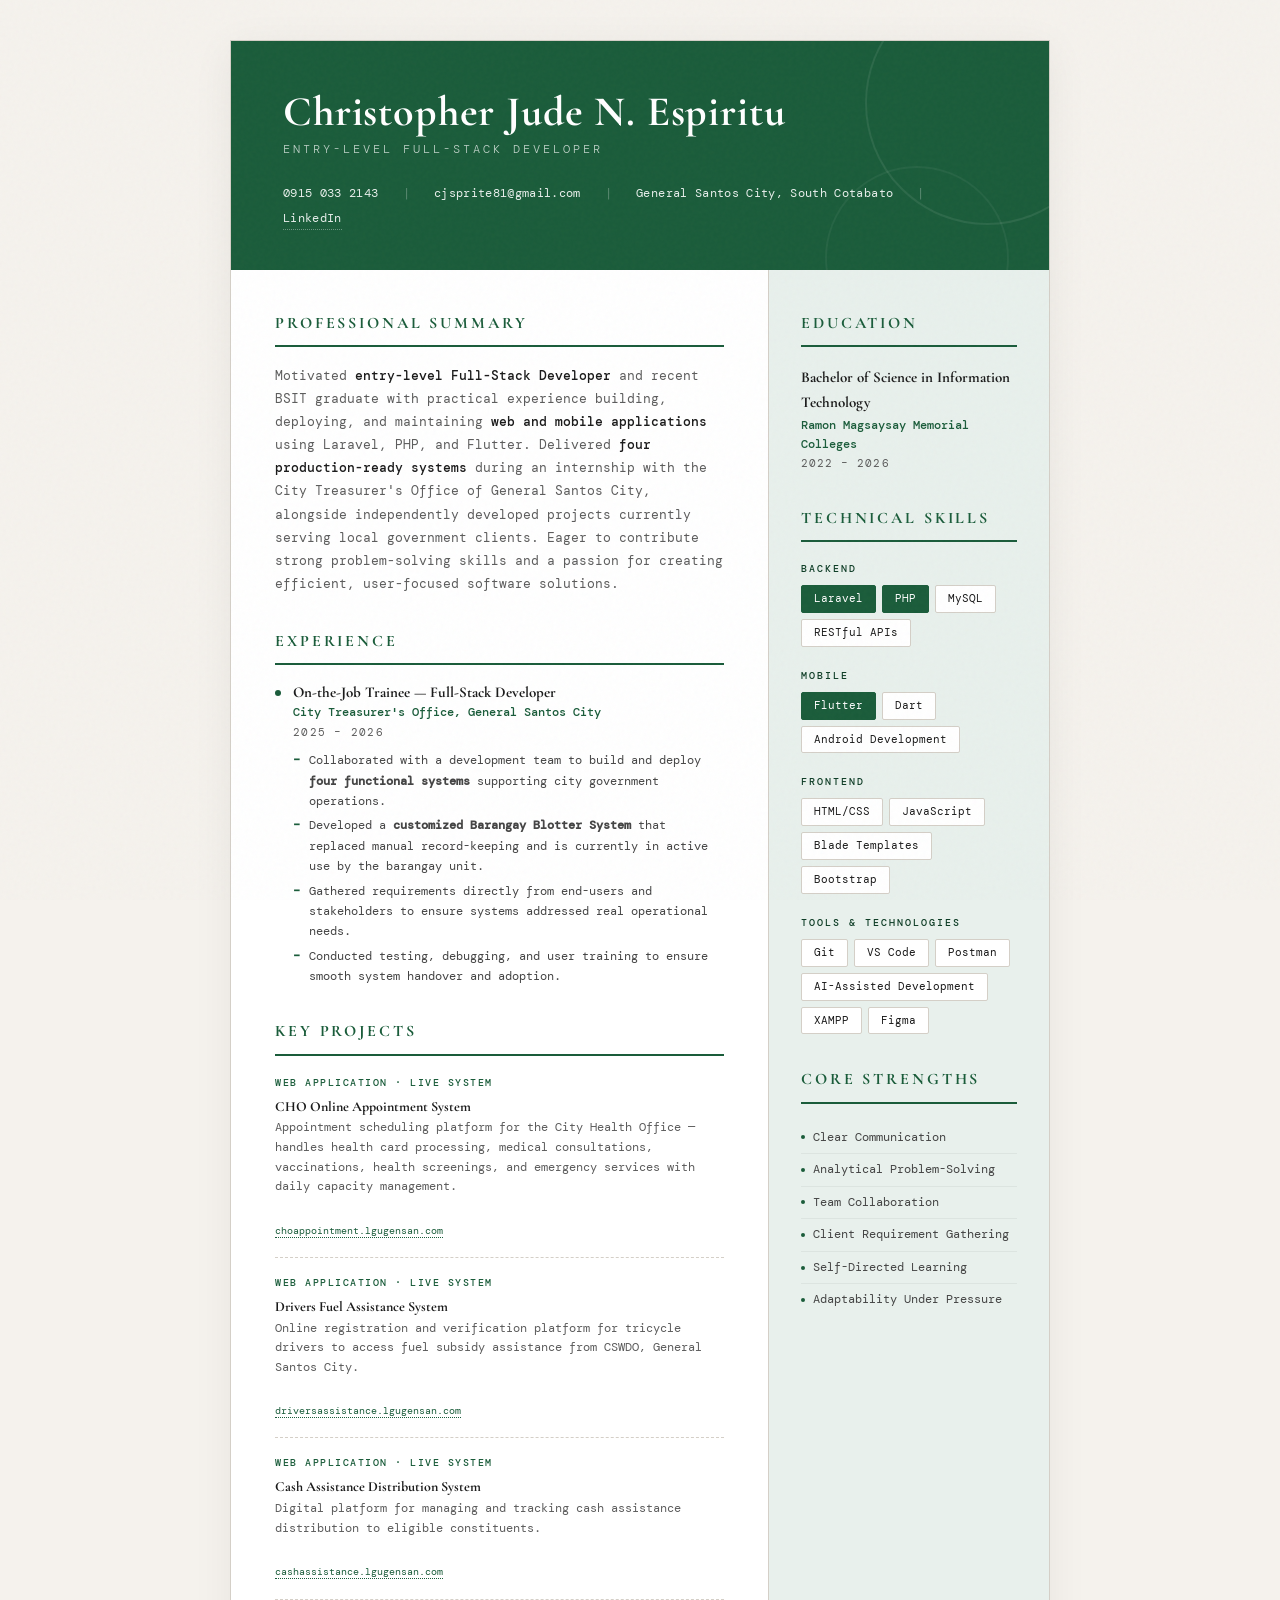
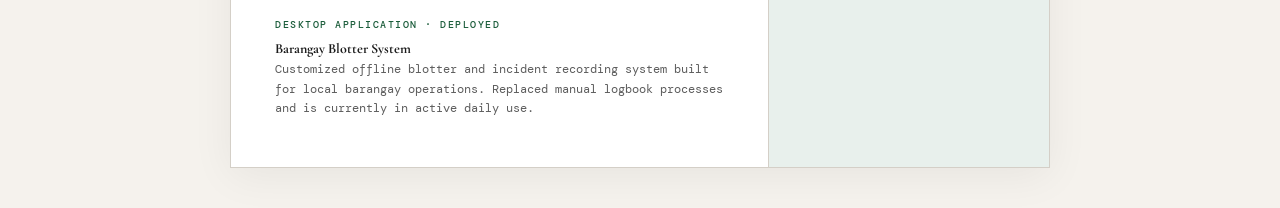
==== resume.html @ 18a5d9ca "Initial commit — Portfolio v1.0" ====
<!DOCTYPE html>
<html lang="en">
<head>
  <meta charset="UTF-8">
  <meta name="viewport" content="width=device-width, initial-scale=1.0">
  <title>Resume — Christopher Jude N. Espiritu</title>
  <link rel="preconnect" href="https://fonts.googleapis.com">
  <link href="https://fonts.googleapis.com/css2?family=Cormorant+Garamond:wght@400;600;700&family=DM+Mono:wght@300;400;500&display=swap" rel="stylesheet">
  <style>
    :root {
      --bg: #f5f2ed;
      --surface: #ffffff;
      --accent: #1a5c3a;
      --accent-light: #e8f0ec;
      --accent-dark: #0e3d26;
      --text-primary: #1a1a1a;
      --text-muted: #5c5c5c;
      --border: #d4cfc7;
      --grain-opacity: 0.03;
    }

    * {
      margin: 0;
      padding: 0;
      box-sizing: border-box;
    }

    body {
      background: var(--bg);
      color: var(--text-primary);
      font-family: 'DM Mono', monospace;
      font-size: 13px;
      line-height: 1.7;
      padding: 40px 20px;
      position: relative;
    }

    body::before {
      content: '';
      position: fixed;
      inset: 0;
      background-image: url("data:image/svg+xml,%3Csvg viewBox='0 0 256 256' xmlns='http://www.w3.org/2000/svg'%3E%3Cfilter id='noise'%3E%3CfeTurbulence type='fractalNoise' baseFrequency='0.9' numOctaves='4' stitchTiles='stitch'/%3E%3C/filter%3E%3Crect width='100%25' height='100%25' filter='url(%23noise)' opacity='1'/%3E%3C/svg%3E");
      opacity: var(--grain-opacity);
      pointer-events: none;
      z-index: 999;
    }

    .resume {
      max-width: 820px;
      margin: 0 auto;
      background: var(--surface);
      border: 1px solid var(--border);
      box-shadow: 0 8px 40px rgba(0,0,0,0.06);
      padding: 0;
      overflow: hidden;
      animation: fadeUp 0.7s ease forwards;
    }

    @keyframes fadeUp {
      from { opacity: 0; transform: translateY(30px); }
      to   { opacity: 1; transform: translateY(0); }
    }

    /* ── HEADER ── */
    .header {
      background: var(--accent);
      color: #fff;
      padding: 48px 52px 40px;
      position: relative;
      overflow: hidden;
    }

    .header::after {
      content: '';
      position: absolute;
      top: -60px;
      right: -60px;
      width: 240px;
      height: 240px;
      border: 2px solid rgba(255,255,255,0.08);
      border-radius: 50%;
    }

    .header::before {
      content: '';
      position: absolute;
      bottom: -80px;
      right: 40px;
      width: 180px;
      height: 180px;
      border: 2px solid rgba(255,255,255,0.05);
      border-radius: 50%;
    }

    .name {
      font-family: 'Cormorant Garamond', serif;
      font-size: 42px;
      font-weight: 700;
      letter-spacing: 0.02em;
      line-height: 1.1;
      margin-bottom: 4px;
    }

    .tagline {
      font-size: 12px;
      text-transform: uppercase;
      letter-spacing: 0.25em;
      opacity: 0.7;
      font-weight: 300;
      margin-bottom: 24px;
    }

    .contact-row {
      display: flex;
      flex-wrap: wrap;
      gap: 6px 24px;
      font-size: 11.5px;
      letter-spacing: 0.03em;
      opacity: 0.9;
    }

    .contact-row span {
      display: flex;
      align-items: center;
      gap: 6px;
    }

    .contact-row .divider {
      opacity: 0.3;
    }

    /* ── BODY ── */
    .body {
      display: grid;
      grid-template-columns: 1fr 280px;
      gap: 0;
    }

    .main-col {
      padding: 40px 44px 48px;
      border-right: 1px solid var(--border);
    }

    .side-col {
      padding: 40px 32px 48px;
      background: var(--accent-light);
    }

    /* ── SECTIONS ── */
    .section {
      margin-bottom: 32px;
    }

    .section:last-child {
      margin-bottom: 0;
    }

    .section-title {
      font-family: 'Cormorant Garamond', serif;
      font-size: 16px;
      font-weight: 700;
      text-transform: uppercase;
      letter-spacing: 0.18em;
      color: var(--accent);
      border-bottom: 2px solid var(--accent);
      padding-bottom: 8px;
      margin-bottom: 18px;
    }

    /* ── SUMMARY ── */
    .summary-text {
      font-size: 12.5px;
      line-height: 1.85;
      color: var(--text-muted);
    }

    .summary-text strong {
      color: var(--text-primary);
      font-weight: 500;
    }

    /* ── EXPERIENCE ── */
    .exp-item {
      margin-bottom: 24px;
      position: relative;
      padding-left: 18px;
    }

    .exp-item::before {
      content: '';
      position: absolute;
      left: 0;
      top: 7px;
      width: 6px;
      height: 6px;
      background: var(--accent);
      border-radius: 50%;
    }

    .exp-item:last-child {
      margin-bottom: 0;
    }

    .exp-role {
      font-family: 'Cormorant Garamond', serif;
      font-size: 15px;
      font-weight: 700;
      color: var(--text-primary);
      line-height: 1.3;
    }

    .exp-company {
      font-size: 11.5px;
      color: var(--accent);
      font-weight: 500;
      margin-bottom: 2px;
    }

    .exp-date {
      font-size: 10.5px;
      text-transform: uppercase;
      letter-spacing: 0.12em;
      color: var(--text-muted);
      margin-bottom: 8px;
    }

    .exp-bullets {
      list-style: none;
      padding: 0;
    }

    .exp-bullets li {
      font-size: 12px;
      color: #444;
      line-height: 1.7;
      padding-left: 16px;
      position: relative;
      margin-bottom: 4px;
    }

    .exp-bullets li::before {
      content: '–';
      position: absolute;
      left: 0;
      color: var(--accent);
      font-weight: 700;
    }

    /* ── PROJECTS ── */
    .project-item {
      margin-bottom: 16px;
      padding-bottom: 16px;
      border-bottom: 1px dashed var(--border);
    }

    .project-item:last-child {
      margin-bottom: 0;
      padding-bottom: 0;
      border-bottom: none;
    }

    .project-name {
      font-family: 'Cormorant Garamond', serif;
      font-size: 14px;
      font-weight: 700;
      color: var(--text-primary);
    }

    .project-type {
      font-size: 10px;
      text-transform: uppercase;
      letter-spacing: 0.15em;
      color: var(--accent);
      font-weight: 500;
      margin-bottom: 4px;
    }

    .project-desc {
      font-size: 11.5px;
      color: var(--text-muted);
      line-height: 1.7;
    }

    .project-link {
      font-size: 10px;
      color: var(--accent);
      text-decoration: none;
      border-bottom: 1px dotted var(--accent);
      transition: border-bottom 0.2s ease;
    }

    .project-link:hover {
      border-bottom-style: solid;
    }

    /* ── SIDEBAR ITEMS ── */
    .skill-category {
      margin-bottom: 20px;
    }

    .skill-category:last-child {
      margin-bottom: 0;
    }

    .skill-label {
      font-size: 10px;
      text-transform: uppercase;
      letter-spacing: 0.2em;
      color: var(--accent-dark);
      font-weight: 500;
      margin-bottom: 8px;
    }

    .skill-tags {
      display: flex;
      flex-wrap: wrap;
      gap: 6px;
    }

    .skill-tag {
      font-size: 10.5px;
      background: var(--surface);
      border: 1px solid var(--border);
      padding: 4px 12px;
      border-radius: 2px;
      color: var(--text-primary);
      font-weight: 400;
      transition: background 0.2s ease, border-color 0.2s ease;
    }

    .skill-tag:hover {
      border-color: var(--accent);
      background: #fff;
    }

    .skill-tag.highlight {
      background: var(--accent);
      color: #fff;
      border-color: var(--accent);
    }

    /* ── EDUCATION ── */
    .edu-item {
      margin-bottom: 18px;
    }

    .edu-item:last-child {
      margin-bottom: 0;
    }

    .edu-degree {
      font-family: 'Cormorant Garamond', serif;
      font-size: 15px;
      font-weight: 700;
      color: var(--text-primary);
    }

    .edu-school {
      font-size: 11.5px;
      color: var(--accent);
      font-weight: 500;
    }

    .edu-year {
      font-size: 10.5px;
      text-transform: uppercase;
      letter-spacing: 0.1em;
      color: var(--text-muted);
    }

    /* ── SOFT SKILLS ── */
    .soft-list {
      list-style: none;
      padding: 0;
    }

    .soft-list li {
      font-size: 11.5px;
      color: #444;
      padding: 6px 0;
      border-bottom: 1px solid rgba(0,0,0,0.05);
      display: flex;
      align-items: center;
      gap: 8px;
    }

    .soft-list li:last-child {
      border-bottom: none;
    }

    .soft-list li::before {
      content: '';
      width: 4px;
      height: 4px;
      background: var(--accent);
      border-radius: 50%;
      flex-shrink: 0;
    }

    /* ── PRINT ── */
    @media print {
      body {
        padding: 0;
        background: #fff;
      }
      body::before { display: none; }
      .resume {
        box-shadow: none;
        border: none;
        max-width: 100%;
      }
      .skill-tag:hover {
        border-color: var(--border);
        background: var(--surface);
      }
      .project-link {
        border-bottom: none;
        color: var(--accent);
      }
    }

    @media (max-width: 700px) {
      .body {
        grid-template-columns: 1fr;
      }
      .main-col {
        border-right: none;
        border-bottom: 1px solid var(--border);
      }
      .header { padding: 32px 28px 28px; }
      .main-col { padding: 28px; }
      .side-col { padding: 28px; }
      .name { font-size: 32px; }
      .contact-row { gap: 4px 16px; }
    }
  </style>
</head>
<body>

<div class="resume">

  <!-- HEADER -->
  <div class="header">
    <div class="name">Christopher Jude N. Espiritu</div>
    <div class="tagline">Entry-Level Full-Stack Developer</div>
    <div class="contact-row">
      <span>0915 033 2143</span>
      <span class="divider">|</span>
      <span>cjsprite81@gmail.com</span>
      <span class="divider">|</span>
      <span>General Santos City, South Cotabato</span>
      <span class="divider">|</span>
      <span><a href="https://www.linkedin.com/in/christopher-jude-espiritu-b130823a6/" style="color:#fff; text-decoration:none; border-bottom:1px dotted rgba(255,255,255,0.4);">LinkedIn</a></span>
    </div>
  </div>

  <div class="body">

    <!-- MAIN COLUMN -->
    <div class="main-col">

      <!-- SUMMARY -->
      <div class="section">
        <div class="section-title">Professional Summary</div>
        <p class="summary-text">
          Motivated <strong>entry-level Full-Stack Developer</strong> and recent BSIT graduate with practical experience building, deploying, and maintaining <strong>web and mobile applications</strong> using Laravel, PHP, and Flutter. Delivered <strong>four production-ready systems</strong> during an internship with the City Treasurer's Office of General Santos City, alongside independently developed projects currently serving local government clients. Eager to contribute strong problem-solving skills and a passion for creating efficient, user-focused software solutions.
        </p>
      </div>

      <!-- EXPERIENCE -->
      <div class="section">
        <div class="section-title">Experience</div>

        <div class="exp-item">
          <div class="exp-role">On-the-Job Trainee — Full-Stack Developer</div>
          <div class="exp-company">City Treasurer's Office, General Santos City</div>
          <div class="exp-date">2025 &ndash; 2026</div>
          <ul class="exp-bullets">
            <li>Collaborated with a development team to build and deploy <strong>four functional systems</strong> supporting city government operations.</li>
            <li>Developed a <strong>customized Barangay Blotter System</strong> that replaced manual record-keeping and is currently in active use by the barangay unit.</li>
            <li>Gathered requirements directly from end-users and stakeholders to ensure systems addressed real operational needs.</li>
            <li>Conducted testing, debugging, and user training to ensure smooth system handover and adoption.</li>
          </ul>
        </div>
      </div>

      <!-- PROJECTS -->
      <div class="section">
        <div class="section-title">Key Projects</div>

        <div class="project-item">
          <div class="project-type">Web Application &middot; Live System</div>
          <div class="project-name">CHO Online Appointment System</div>
          <div class="project-desc">Appointment scheduling platform for the City Health Office — handles health card processing, medical consultations, vaccinations, health screenings, and emergency services with daily capacity management.</div>
          <br><a class="project-link" href="https://choappointment.lgugensan.com/" target="_blank">choappointment.lgugensan.com</a>
        </div>

        <div class="project-item">
          <div class="project-type">Web Application &middot; Live System</div>
          <div class="project-name">Drivers Fuel Assistance System</div>
          <div class="project-desc">Online registration and verification platform for tricycle drivers to access fuel subsidy assistance from CSWDO, General Santos City.</div>
          <br><a class="project-link" href="https://driversassistance.lgugensan.com/" target="_blank">driversassistance.lgugensan.com</a>
        </div>

        <div class="project-item">
          <div class="project-type">Web Application &middot; Live System</div>
          <div class="project-name">Cash Assistance Distribution System</div>
          <div class="project-desc">Digital platform for managing and tracking cash assistance distribution to eligible constituents.</div>
          <br><a class="project-link" href="https://cashassistance.lgugensan.com/" target="_blank">cashassistance.lgugensan.com</a>
        </div>

        <div class="project-item">
          <div class="project-type">Desktop Application &middot; Deployed</div>
          <div class="project-name">Barangay Blotter System</div>
          <div class="project-desc">Customized offline blotter and incident recording system built for local barangay operations. Replaced manual logbook processes and is currently in active daily use.</div>
        </div>
      </div>

    </div>

    <!-- SIDE COLUMN -->
    <div class="side-col">

      <!-- EDUCATION -->
      <div class="section">
        <div class="section-title">Education</div>
        <div class="edu-item">
          <div class="edu-degree">Bachelor of Science in Information Technology</div>
          <div class="edu-school">Ramon Magsaysay Memorial Colleges</div>
          <div class="edu-year">2022 &ndash; 2026</div>
        </div>
      </div>

      <!-- TECHNICAL SKILLS -->
      <div class="section">
        <div class="section-title">Technical Skills</div>

        <div class="skill-category">
          <div class="skill-label">Backend</div>
          <div class="skill-tags">
            <span class="skill-tag highlight">Laravel</span>
            <span class="skill-tag highlight">PHP</span>
            <span class="skill-tag">MySQL</span>
            <span class="skill-tag">RESTful APIs</span>
          </div>
        </div>

        <div class="skill-category">
          <div class="skill-label">Mobile</div>
          <div class="skill-tags">
            <span class="skill-tag highlight">Flutter</span>
            <span class="skill-tag">Dart</span>
            <span class="skill-tag">Android Development</span>
          </div>
        </div>

        <div class="skill-category">
          <div class="skill-label">Frontend</div>
          <div class="skill-tags">
            <span class="skill-tag">HTML/CSS</span>
            <span class="skill-tag">JavaScript</span>
            <span class="skill-tag">Blade Templates</span>
            <span class="skill-tag">Bootstrap</span>
          </div>
        </div>

        <div class="skill-category">
          <div class="skill-label">Tools & Technologies</div>
          <div class="skill-tags">
            <span class="skill-tag">Git</span>
            <span class="skill-tag">VS Code</span>
            <span class="skill-tag">Postman</span>
            <span class="skill-tag">AI-Assisted Development</span>
            <span class="skill-tag">XAMPP</span>
            <span class="skill-tag">Figma</span>
          </div>
        </div>
      </div>

      <!-- SOFT SKILLS -->
      <div class="section">
        <div class="section-title">Core Strengths</div>
        <ul class="soft-list">
          <li>Clear Communication</li>
          <li>Analytical Problem-Solving</li>
          <li>Team Collaboration</li>
          <li>Client Requirement Gathering</li>
          <li>Self-Directed Learning</li>
          <li>Adaptability Under Pressure</li>
        </ul>
      </div>

    </div>

  </div>

</div>

</body>
</html>
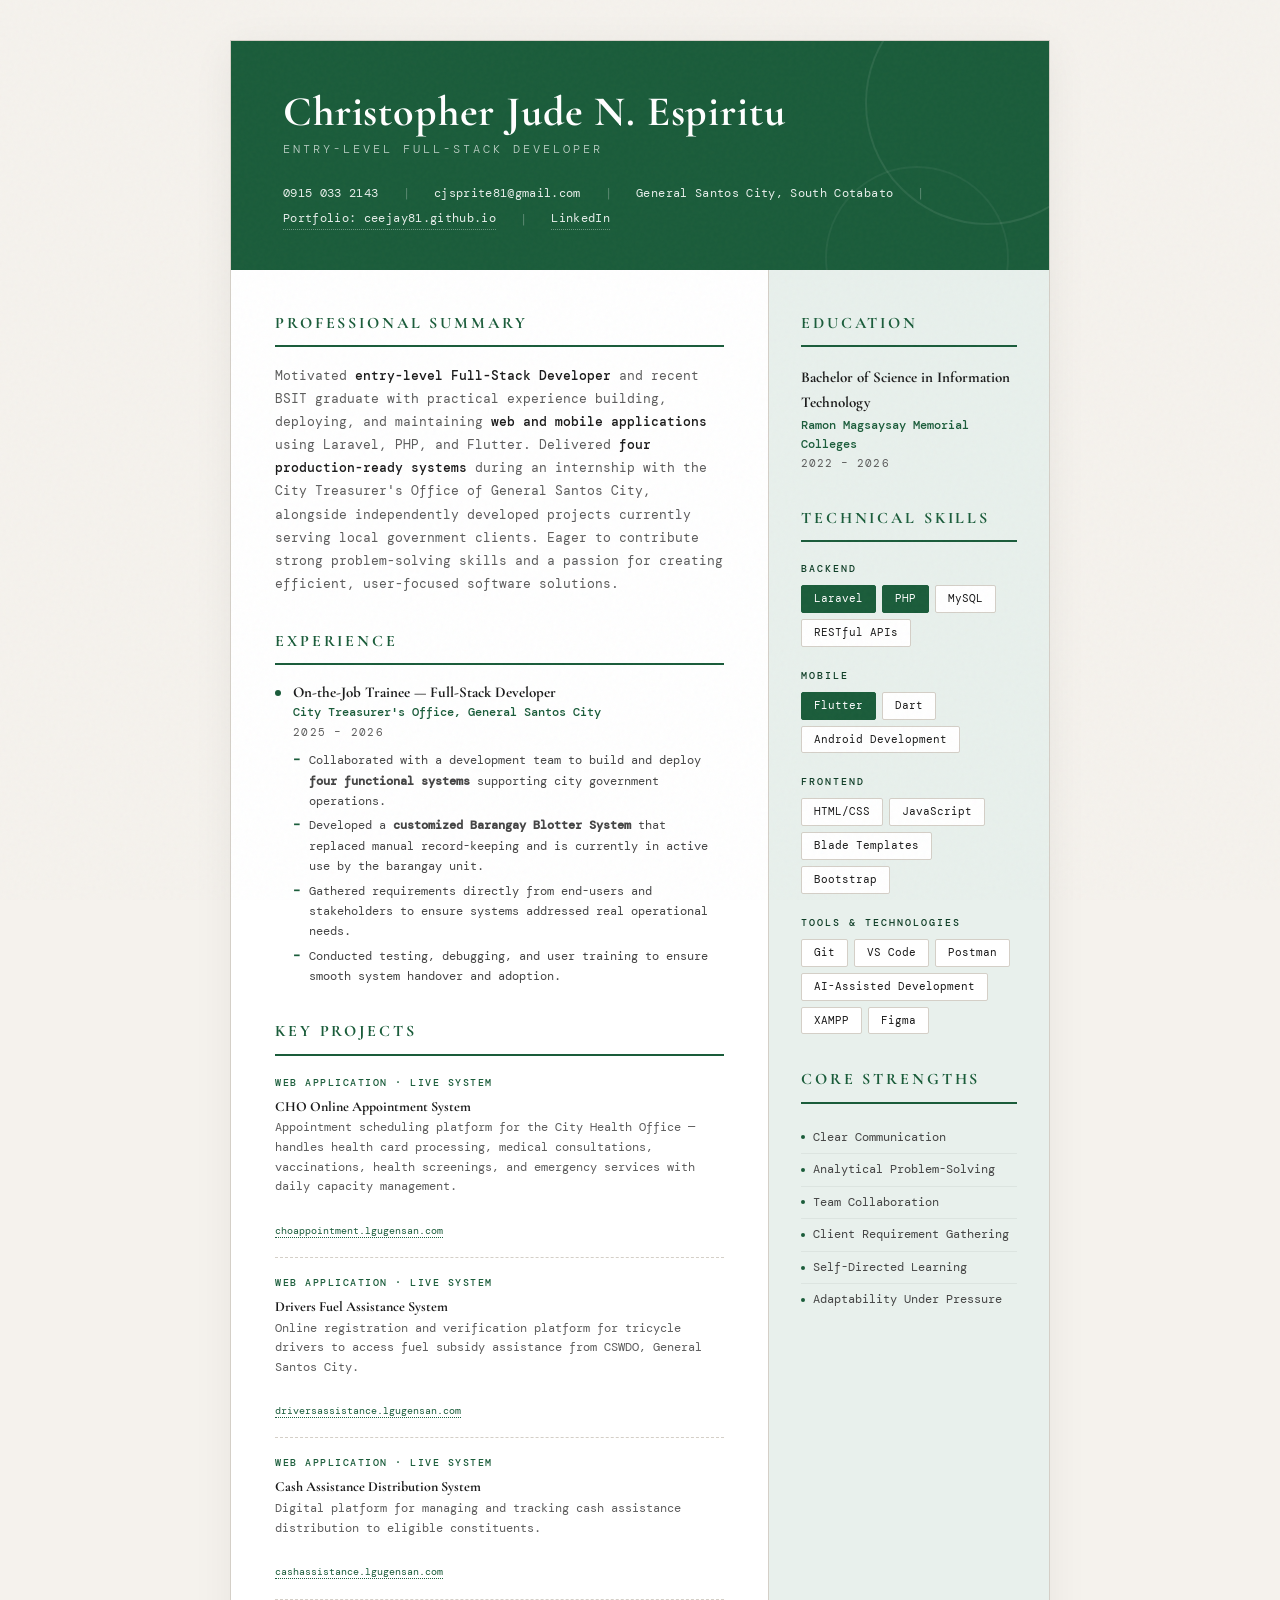
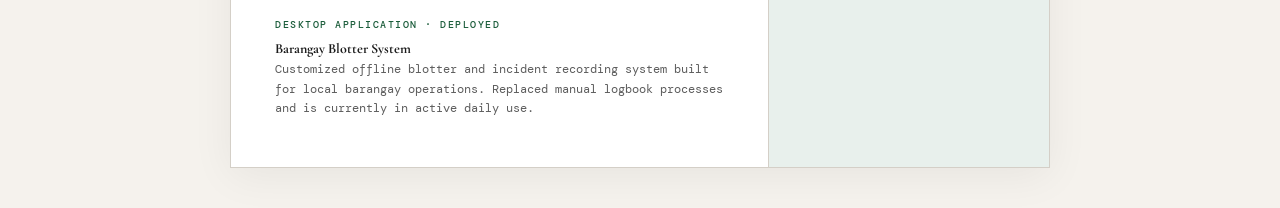
==== commit e36a8318: "Update resume with portfolio URL and about section with Barangay Blotter System" ====
--- a/resume.html
+++ b/resume.html
@@ -450,6 +450,8 @@
       <span class="divider">|</span>
       <span>General Santos City, South Cotabato</span>
       <span class="divider">|</span>
+      <span><a href="https://ceejay81.github.io" style="color:#fff; text-decoration:none; border-bottom:1px dotted rgba(255,255,255,0.4);">Portfolio: ceejay81.github.io</a></span>
+      <span class="divider">|</span>
       <span><a href="https://www.linkedin.com/in/christopher-jude-espiritu-b130823a6/" style="color:#fff; text-decoration:none; border-bottom:1px dotted rgba(255,255,255,0.4);">LinkedIn</a></span>
     </div>
   </div>
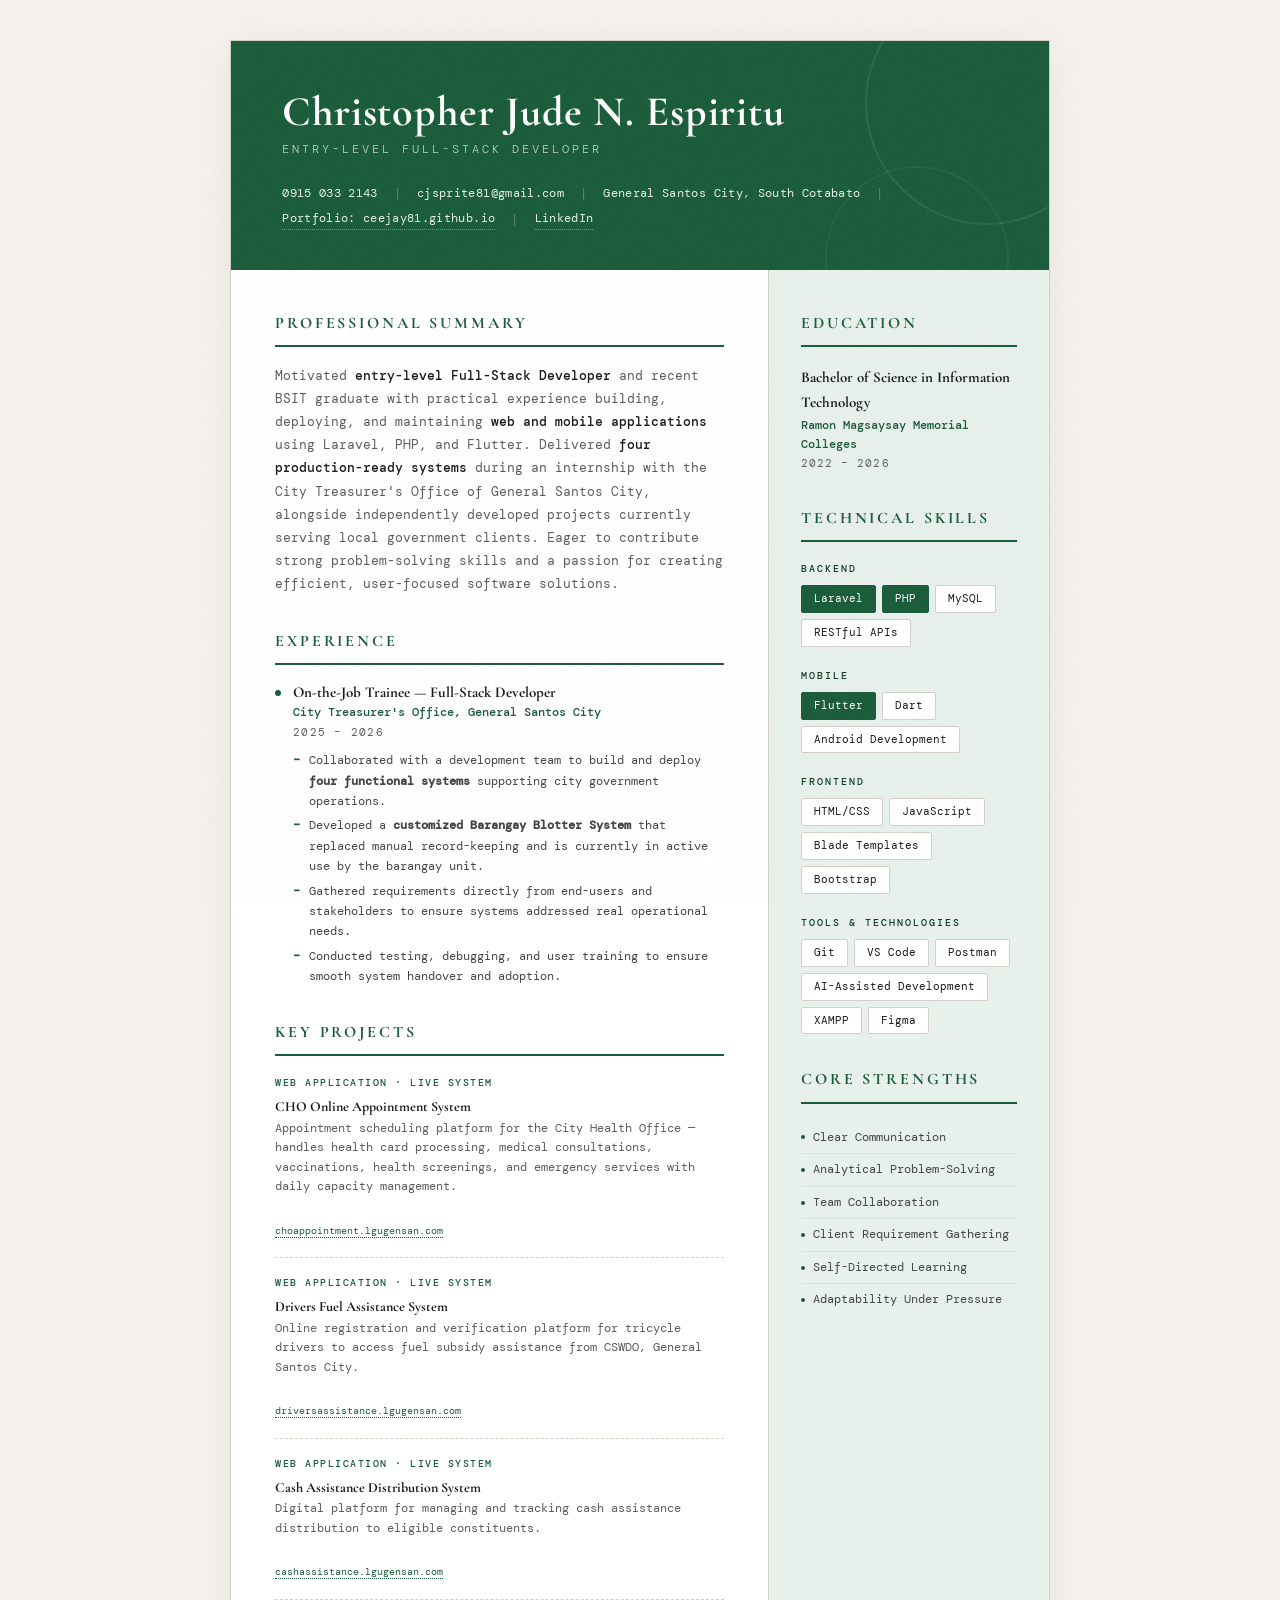
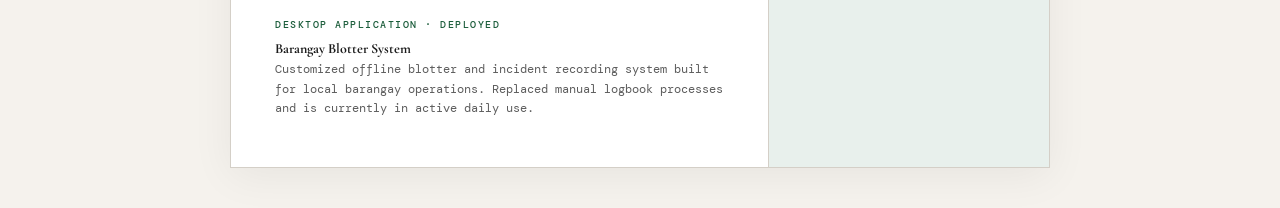
==== commit c931a4e3: "Improve mobile responsiveness with mobile-first CSS and accessibility fixes. Stack layouts on small " ====
--- a/resume.html
+++ b/resume.html
@@ -2,7 +2,8 @@
 <html lang="en">
 <head>
   <meta charset="UTF-8">
-  <meta name="viewport" content="width=device-width, initial-scale=1.0">
+  <meta name="viewport" content="width=device-width, initial-scale=1.0, viewport-fit=cover">
+  <meta name="theme-color" content="#1a5c3a">
   <title>Resume — Christopher Jude N. Espiritu</title>
   <link rel="preconnect" href="https://fonts.googleapis.com">
   <link href="https://fonts.googleapis.com/css2?family=Cormorant+Garamond:wght@400;600;700&family=DM+Mono:wght@300;400;500&display=swap" rel="stylesheet">
@@ -29,10 +30,13 @@
       background: var(--bg);
       color: var(--text-primary);
       font-family: 'DM Mono', monospace;
-      font-size: 13px;
+      font-size: clamp(0.8125rem, 2.5vw, 0.8125rem);
       line-height: 1.7;
-      padding: 40px 20px;
+      padding: clamp(1rem, 4vw, 2.5rem) clamp(0.75rem, 3vw, 1.25rem);
+      padding-left: max(clamp(0.75rem, 3vw, 1.25rem), env(safe-area-inset-left));
+      padding-right: max(clamp(0.75rem, 3vw, 1.25rem), env(safe-area-inset-right));
       position: relative;
+      overflow-x: clip;
     }
 
     body::before {
@@ -56,6 +60,10 @@
       animation: fadeUp 0.7s ease forwards;
     }
 
+    @media (prefers-reduced-motion: reduce) {
+      .resume { animation: none; }
+    }
+
     @keyframes fadeUp {
       from { opacity: 0; transform: translateY(30px); }
       to   { opacity: 1; transform: translateY(0); }
@@ -65,7 +73,7 @@
     .header {
       background: var(--accent);
       color: #fff;
-      padding: 48px 52px 40px;
+      padding: clamp(1.75rem, 5vw, 3rem) clamp(1.25rem, 4vw, 3.25rem) clamp(1.5rem, 4vw, 2.5rem);
       position: relative;
       overflow: hidden;
     }
@@ -94,11 +102,12 @@
 
     .name {
       font-family: 'Cormorant Garamond', serif;
-      font-size: 42px;
+      font-size: clamp(1.75rem, 6vw, 2.625rem);
       font-weight: 700;
       letter-spacing: 0.02em;
       line-height: 1.1;
       margin-bottom: 4px;
+      overflow-wrap: break-word;
     }
 
     .tagline {
@@ -113,10 +122,16 @@
     .contact-row {
       display: flex;
       flex-wrap: wrap;
-      gap: 6px 24px;
-      font-size: 11.5px;
+      gap: 0.375rem 1rem;
+      font-size: clamp(0.6875rem, 2vw, 0.72rem);
       letter-spacing: 0.03em;
       opacity: 0.9;
+    }
+
+    .contact-row span,
+    .contact-row a {
+      overflow-wrap: anywhere;
+      word-break: break-word;
     }
 
     .contact-row span {
@@ -129,20 +144,19 @@
       opacity: 0.3;
     }
 
-    /* ── BODY ── */
+    /* ── BODY (mobile-first: single column) ── */
     .body {
       display: grid;
-      grid-template-columns: 1fr 280px;
-      gap: 0;
+      grid-template-columns: 1fr;
     }
 
     .main-col {
-      padding: 40px 44px 48px;
-      border-right: 1px solid var(--border);
+      padding: clamp(1.25rem, 4vw, 2.5rem) clamp(1.25rem, 4vw, 2.75rem) clamp(1.5rem, 4vw, 3rem);
+      border-bottom: 1px solid var(--border);
     }
 
     .side-col {
-      padding: 40px 32px 48px;
+      padding: clamp(1.25rem, 4vw, 2.5rem) clamp(1.25rem, 4vw, 2rem);
       background: var(--accent-light);
     }
 
@@ -419,19 +433,23 @@
       }
     }
 
-    @media (max-width: 700px) {
+    @media (min-width: 700px) {
       .body {
-        grid-template-columns: 1fr;
+        grid-template-columns: 1fr 280px;
       }
       .main-col {
-        border-right: none;
-        border-bottom: 1px solid var(--border);
-      }
-      .header { padding: 32px 28px 28px; }
-      .main-col { padding: 28px; }
-      .side-col { padding: 28px; }
-      .name { font-size: 32px; }
-      .contact-row { gap: 4px 16px; }
+        border-right: 1px solid var(--border);
+        border-bottom: none;
+      }
+    }
+
+    @media (max-width: 699px) {
+      .contact-row .divider:nth-child(n) {
+        display: none;
+      }
+      .contact-row span:not(.divider)::after {
+        content: none;
+      }
     }
   </style>
 </head>
